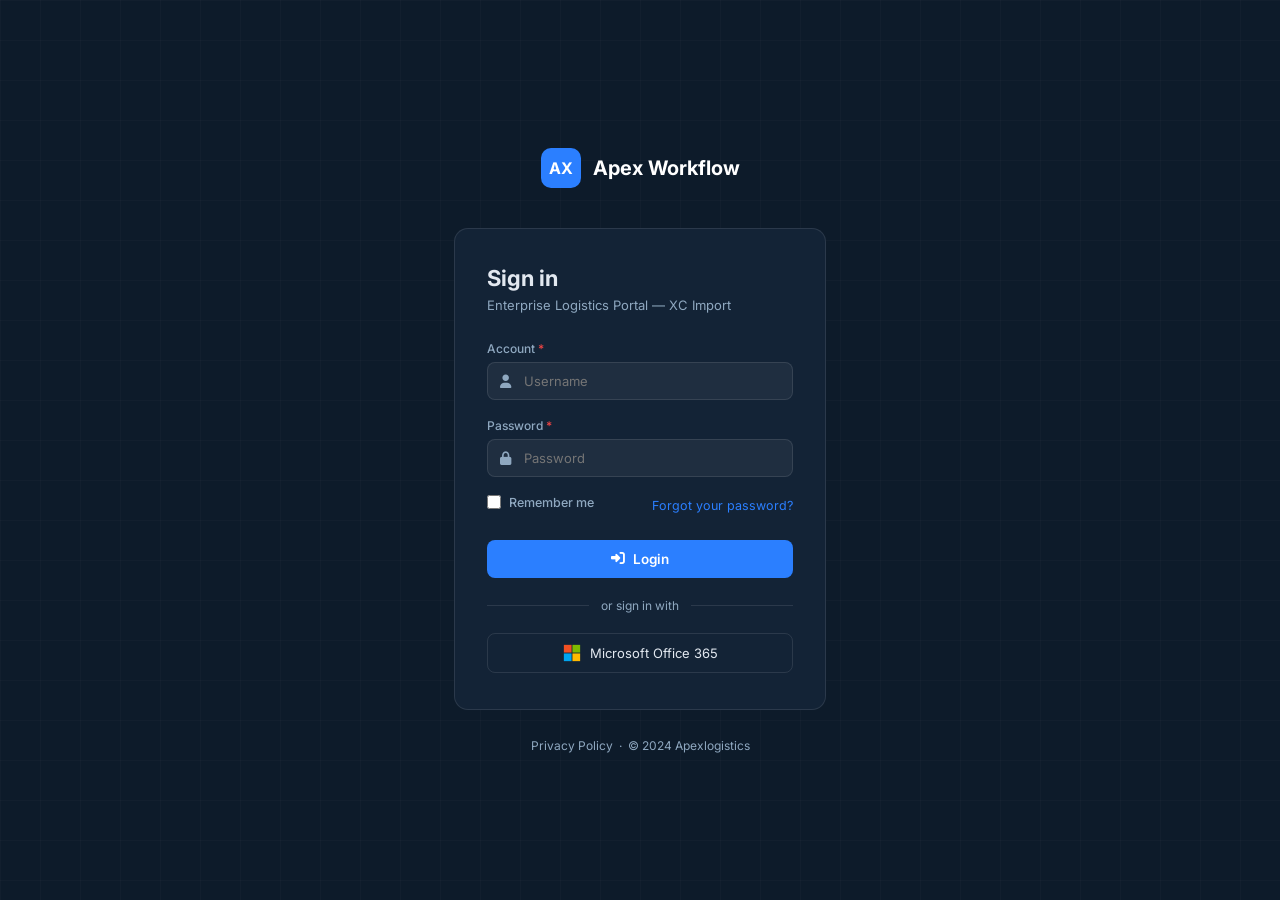
==== login.html @ 26382353 "Add unified Apex Workflow UI — login page, SPA shell with sidebar, tab bar, Import Confirm table, an" ====
<!DOCTYPE html>
<html lang="en">
<head>
  <meta charset="utf-8">
  <meta name="viewport" content="width=device-width, initial-scale=1.0">
  <title>Apex Workflow — Sign In</title>
  <link href="https://fonts.googleapis.com/css2?family=Inter:wght@300;400;500;600;700&display=swap" rel="stylesheet">
  <link rel="stylesheet" href="https://cdnjs.cloudflare.com/ajax/libs/font-awesome/6.5.0/css/all.min.css">
  <style>
    *, *::before, *::after { box-sizing: border-box; margin: 0; padding: 0; }
    :root {
      --accent: #2B7FFF;
      --accent-dim: rgba(43,127,255,0.12);
      --bg: #0D1B2A;
      --bg-card: #132336;
      --border: rgba(255,255,255,0.1);
      --text: #E2E8F0;
      --text-muted: #8FA8C0;
      --danger: #EF4444;
      --font: 'Inter', system-ui, sans-serif;
    }
    html, body { height: 100%; font-family: var(--font); background: var(--bg); color: var(--text); }
    body {
      display: flex; align-items: center; justify-content: center;
      min-height: 100vh;
      background-image:
        linear-gradient(rgba(255,255,255,0.02) 1px, transparent 1px),
        linear-gradient(90deg, rgba(255,255,255,0.02) 1px, transparent 1px);
      background-size: 40px 40px;
    }
    .login-wrap {
      width: 100%; max-width: 420px; padding: 24px;
    }
    .brand {
      display: flex; align-items: center; gap: 12px;
      justify-content: center; margin-bottom: 40px;
    }
    .brand-icon {
      width: 40px; height: 40px; background: var(--accent); border-radius: 10px;
      display: flex; align-items: center; justify-content: center;
      font-size: 16px; font-weight: 700; color: #fff;
    }
    .brand-name { font-size: 20px; font-weight: 700; color: #fff; }
    .card {
      background: var(--bg-card);
      border: 1px solid var(--border);
      border-radius: 14px;
      padding: 36px 32px;
    }
    h1 { font-size: 22px; font-weight: 700; margin-bottom: 6px; }
    .subtitle { color: var(--text-muted); font-size: 13px; margin-bottom: 28px; }
    .form-group { margin-bottom: 18px; }
    label { display: block; font-size: 12px; font-weight: 500; color: var(--text-muted); margin-bottom: 6px; }
    .input-wrap { position: relative; }
    .input-wrap i { position: absolute; left: 13px; top: 50%; transform: translateY(-50%); color: var(--text-muted); font-size: 13px; }
    input[type="text"], input[type="password"] {
      width: 100%; padding: 10px 12px 10px 36px;
      background: rgba(255,255,255,0.05); border: 1px solid var(--border);
      border-radius: 8px; color: var(--text); font-family: var(--font); font-size: 13px;
      outline: none; transition: border-color 0.15s, box-shadow 0.15s;
    }
    input:focus { border-color: var(--accent); box-shadow: 0 0 0 3px rgba(43,127,255,0.2); }
    .row-check { display: flex; align-items: center; justify-content: space-between; margin-bottom: 24px; }
    .check-label { display: flex; align-items: center; gap: 8px; font-size: 12.5px; color: var(--text-muted); cursor: pointer; }
    .check-label input { width: 14px; height: 14px; accent-color: var(--accent); }
    .forgot { font-size: 12.5px; color: var(--accent); text-decoration: none; }
    .forgot:hover { text-decoration: underline; }
    .btn-primary {
      width: 100%; padding: 11px; background: var(--accent); color: #fff; border: none;
      border-radius: 8px; font-family: var(--font); font-size: 13.5px; font-weight: 600;
      cursor: pointer; display: flex; align-items: center; justify-content: center; gap: 8px;
      transition: background 0.15s, box-shadow 0.15s;
    }
    .btn-primary:hover { background: #1a6fe8; box-shadow: 0 4px 16px rgba(43,127,255,0.35); }
    .divider { display: flex; align-items: center; gap: 12px; margin: 20px 0; }
    .divider span { font-size: 12px; color: var(--text-muted); white-space: nowrap; }
    .divider::before, .divider::after { content: ''; flex: 1; height: 1px; background: var(--border); }
    .btn-office {
      width: 100%; padding: 10px; background: none; border: 1px solid var(--border);
      border-radius: 8px; color: var(--text); font-family: var(--font); font-size: 13px;
      cursor: pointer; display: flex; align-items: center; justify-content: center; gap: 9px;
      transition: background 0.15s, border-color 0.15s;
    }
    .btn-office:hover { background: rgba(255,255,255,0.05); border-color: rgba(255,255,255,0.2); }
    .office-icon { width: 18px; height: 18px; display: flex; align-items: center; justify-content: center; }
    .footer-text { text-align: center; margin-top: 28px; font-size: 12px; color: var(--text-muted); }
    .error-msg { color: var(--danger); font-size: 12px; margin-top: -10px; margin-bottom: 12px; display: none; }
  </style>
</head>
<body>
  <div class="login-wrap">
    <div class="brand">
      <div class="brand-icon">AX</div>
      <span class="brand-name">Apex Workflow</span>
    </div>
    <div class="card">
      <h1>Sign in</h1>
      <p class="subtitle">Enterprise Logistics Portal — XC Import</p>

      <form id="loginForm" onsubmit="doLogin(event)">
        <div class="form-group">
          <label for="username">Account <span style="color:#EF4444">*</span></label>
          <div class="input-wrap">
            <i class="fa fa-user"></i>
            <input type="text" id="username" placeholder="Username" autocomplete="username" required>
          </div>
        </div>
        <div class="form-group">
          <label for="password">Password <span style="color:#EF4444">*</span></label>
          <div class="input-wrap">
            <i class="fa fa-lock"></i>
            <input type="password" id="password" placeholder="Password" autocomplete="current-password" required>
          </div>
        </div>
        <div id="errorMsg" class="error-msg">Invalid credentials. Please try again.</div>
        <div class="row-check">
          <label class="check-label">
            <input type="checkbox" id="rememberMe"> Remember me
          </label>
          <a href="#" class="forgot">Forgot your password?</a>
        </div>
        <button type="submit" class="btn-primary">
          <i class="fa fa-right-to-bracket"></i> Login
        </button>
      </form>

      <div class="divider"><span>or sign in with</span></div>
      <button class="btn-office" onclick="window.location='index.html'">
        <svg class="office-icon" viewBox="0 0 21 21" xmlns="http://www.w3.org/2000/svg">
          <rect x="1" y="1" width="9" height="9" fill="#f25022"/><rect x="11" y="1" width="9" height="9" fill="#7fba00"/>
          <rect x="1" y="11" width="9" height="9" fill="#00a4ef"/><rect x="11" y="11" width="9" height="9" fill="#ffb900"/>
        </svg>
        Microsoft Office 365
      </button>
    </div>
    <p class="footer-text">Privacy Policy &nbsp;·&nbsp; © 2024 Apexlogistics</p>
  </div>

  <script>
    function doLogin(e) {
      e.preventDefault();
      const u = document.getElementById('username').value.trim();
      const p = document.getElementById('password').value;
      if (u && p) {
        window.location.href = 'index.html';
      } else {
        document.getElementById('errorMsg').style.display = 'block';
      }
    }
  </script>
</body>
</html>
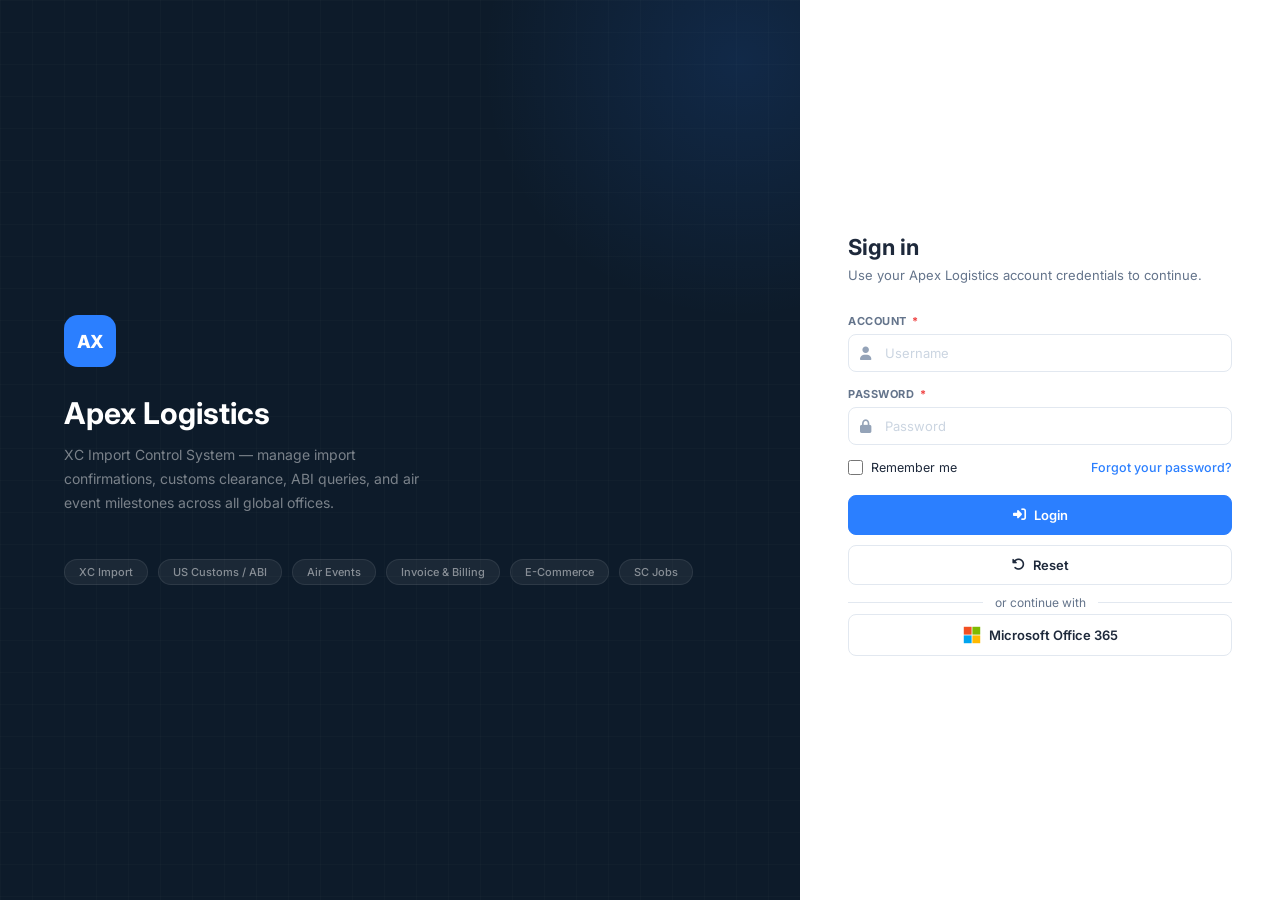
==== commit 7a5ed572: "Full rebuild from canonical New DOM Structure source - login.html: all 5 form fields, Login/Reset/Of" ====
--- a/login.html
+++ b/login.html
@@ -1,152 +1,645 @@
 <!DOCTYPE html>
 <html lang="en">
 <head>
-  <meta charset="utf-8">
-  <meta name="viewport" content="width=device-width, initial-scale=1.0">
-  <title>Apex Workflow — Sign In</title>
-  <link href="https://fonts.googleapis.com/css2?family=Inter:wght@300;400;500;600;700&display=swap" rel="stylesheet">
-  <link rel="stylesheet" href="https://cdnjs.cloudflare.com/ajax/libs/font-awesome/6.5.0/css/all.min.css">
-  <style>
-    *, *::before, *::after { box-sizing: border-box; margin: 0; padding: 0; }
-    :root {
-      --accent: #2B7FFF;
-      --accent-dim: rgba(43,127,255,0.12);
-      --bg: #0D1B2A;
-      --bg-card: #132336;
-      --border: rgba(255,255,255,0.1);
-      --text: #E2E8F0;
-      --text-muted: #8FA8C0;
-      --danger: #EF4444;
-      --font: 'Inter', system-ui, sans-serif;
-    }
-    html, body { height: 100%; font-family: var(--font); background: var(--bg); color: var(--text); }
-    body {
-      display: flex; align-items: center; justify-content: center;
-      min-height: 100vh;
-      background-image:
-        linear-gradient(rgba(255,255,255,0.02) 1px, transparent 1px),
-        linear-gradient(90deg, rgba(255,255,255,0.02) 1px, transparent 1px);
-      background-size: 40px 40px;
-    }
-    .login-wrap {
-      width: 100%; max-width: 420px; padding: 24px;
-    }
-    .brand {
-      display: flex; align-items: center; gap: 12px;
-      justify-content: center; margin-bottom: 40px;
-    }
-    .brand-icon {
-      width: 40px; height: 40px; background: var(--accent); border-radius: 10px;
-      display: flex; align-items: center; justify-content: center;
-      font-size: 16px; font-weight: 700; color: #fff;
-    }
-    .brand-name { font-size: 20px; font-weight: 700; color: #fff; }
-    .card {
-      background: var(--bg-card);
-      border: 1px solid var(--border);
-      border-radius: 14px;
-      padding: 36px 32px;
-    }
-    h1 { font-size: 22px; font-weight: 700; margin-bottom: 6px; }
-    .subtitle { color: var(--text-muted); font-size: 13px; margin-bottom: 28px; }
-    .form-group { margin-bottom: 18px; }
-    label { display: block; font-size: 12px; font-weight: 500; color: var(--text-muted); margin-bottom: 6px; }
-    .input-wrap { position: relative; }
-    .input-wrap i { position: absolute; left: 13px; top: 50%; transform: translateY(-50%); color: var(--text-muted); font-size: 13px; }
-    input[type="text"], input[type="password"] {
-      width: 100%; padding: 10px 12px 10px 36px;
-      background: rgba(255,255,255,0.05); border: 1px solid var(--border);
-      border-radius: 8px; color: var(--text); font-family: var(--font); font-size: 13px;
-      outline: none; transition: border-color 0.15s, box-shadow 0.15s;
-    }
-    input:focus { border-color: var(--accent); box-shadow: 0 0 0 3px rgba(43,127,255,0.2); }
-    .row-check { display: flex; align-items: center; justify-content: space-between; margin-bottom: 24px; }
-    .check-label { display: flex; align-items: center; gap: 8px; font-size: 12.5px; color: var(--text-muted); cursor: pointer; }
-    .check-label input { width: 14px; height: 14px; accent-color: var(--accent); }
-    .forgot { font-size: 12.5px; color: var(--accent); text-decoration: none; }
-    .forgot:hover { text-decoration: underline; }
-    .btn-primary {
-      width: 100%; padding: 11px; background: var(--accent); color: #fff; border: none;
-      border-radius: 8px; font-family: var(--font); font-size: 13.5px; font-weight: 600;
-      cursor: pointer; display: flex; align-items: center; justify-content: center; gap: 8px;
-      transition: background 0.15s, box-shadow 0.15s;
-    }
-    .btn-primary:hover { background: #1a6fe8; box-shadow: 0 4px 16px rgba(43,127,255,0.35); }
-    .divider { display: flex; align-items: center; gap: 12px; margin: 20px 0; }
-    .divider span { font-size: 12px; color: var(--text-muted); white-space: nowrap; }
-    .divider::before, .divider::after { content: ''; flex: 1; height: 1px; background: var(--border); }
-    .btn-office {
-      width: 100%; padding: 10px; background: none; border: 1px solid var(--border);
-      border-radius: 8px; color: var(--text); font-family: var(--font); font-size: 13px;
-      cursor: pointer; display: flex; align-items: center; justify-content: center; gap: 9px;
-      transition: background 0.15s, border-color 0.15s;
-    }
-    .btn-office:hover { background: rgba(255,255,255,0.05); border-color: rgba(255,255,255,0.2); }
-    .office-icon { width: 18px; height: 18px; display: flex; align-items: center; justify-content: center; }
-    .footer-text { text-align: center; margin-top: 28px; font-size: 12px; color: var(--text-muted); }
-    .error-msg { color: var(--danger); font-size: 12px; margin-top: -10px; margin-bottom: 12px; display: none; }
-  </style>
+<meta charset="utf-8">
+<meta name="viewport" content="width=device-width, initial-scale=1.0">
+<title>Apex Logistics — Sign In</title>
+<link href="https://fonts.googleapis.com/css2?family=Inter:wght@300;400;500;600;700&display=swap" rel="stylesheet">
+<link rel="stylesheet" href="https://cdnjs.cloudflare.com/ajax/libs/font-awesome/6.5.0/css/all.min.css">
+<style>
+*,*::before,*::after{box-sizing:border-box;margin:0;padding:0}
+:root{
+  --navy:#0D1B2A;--accent:#2B7FFF;--accent-dim:rgba(43,127,255,.12);
+  --bg:#F0F4F8;--white:#fff;--text:#1E293B;--muted:#64748B;
+  --border:#E2E8F0;--danger:#EF4444;--success:#10B981;
+  --font:'Inter',system-ui,sans-serif;
+}
+html,body{height:100%;font-family:var(--font);background:var(--navy);color:var(--text);font-size:13px}
+
+.login-wrapper{min-height:100vh;display:flex}
+
+.login-brand{
+  flex:1;background:var(--navy);
+  background-image:linear-gradient(rgba(255,255,255,.015) 1px,transparent 1px),
+    linear-gradient(90deg,rgba(255,255,255,.015) 1px,transparent 1px);
+  background-size:32px 32px;
+  display:flex;flex-direction:column;justify-content:center;
+  padding:64px;position:relative;overflow:hidden;
+}
+.login-brand::after{
+  content:'';position:absolute;top:-200px;right:-200px;
+  width:520px;height:520px;
+  background:radial-gradient(circle,rgba(43,127,255,.14) 0%,transparent 70%);
+  pointer-events:none;
+}
+.brand-logo{
+  width:52px;height:52px;background:var(--accent);border-radius:14px;
+  display:flex;align-items:center;justify-content:center;
+  font-size:18px;font-weight:800;color:#fff;margin-bottom:28px;letter-spacing:-1px;
+}
+.brand-name{font-size:30px;font-weight:700;color:#fff;margin-bottom:12px}
+.brand-tagline{font-size:14px;color:rgba(255,255,255,.45);line-height:1.7;max-width:380px}
+.brand-badges{display:flex;gap:10px;margin-top:44px;flex-wrap:wrap}
+.brand-badge{
+  padding:5px 14px;background:rgba(255,255,255,.06);
+  border:1px solid rgba(255,255,255,.08);border-radius:20px;
+  font-size:11px;color:rgba(255,255,255,.48);font-weight:500;
+}
+
+.login-panel{
+  width:480px;min-width:480px;background:#fff;
+  display:flex;flex-direction:column;justify-content:center;
+  padding:56px 48px;position:relative;overflow-y:auto;
+}
+
+.form-state{display:none}
+.form-state.active{display:block}
+
+.form-heading{font-size:22px;font-weight:700;margin-bottom:6px}
+.form-sub{font-size:13px;color:var(--muted);margin-bottom:28px;line-height:1.5}
+
+.field{margin-bottom:15px}
+.field label{
+  display:block;font-size:11px;font-weight:700;
+  color:var(--muted);margin-bottom:6px;letter-spacing:.5px;text-transform:uppercase;
+}
+.field label .req{color:var(--danger);margin-left:2px}
+.input-wrap{position:relative}
+.input-wrap .icon{
+  position:absolute;left:12px;top:50%;transform:translateY(-50%);
+  color:#94A3B8;font-size:13px;pointer-events:none;
+}
+input[type="text"],input[type="password"]{
+  width:100%;padding:10px 12px 10px 36px;
+  border:1.5px solid var(--border);border-radius:8px;
+  font-family:var(--font);font-size:13px;color:var(--text);
+  background:#fff;outline:none;transition:border-color .15s,box-shadow .15s;
+}
+input[type="text"]:focus,input[type="password"]:focus{
+  border-color:var(--accent);box-shadow:0 0 0 3px var(--accent-dim);
+}
+input::placeholder{color:#CBD5E1}
+
+.check-row{display:flex;align-items:center;justify-content:space-between;margin-bottom:20px}
+.check-label{display:flex;align-items:center;gap:8px;font-size:12.5px;color:var(--text);cursor:pointer}
+.check-label input[type="checkbox"]{width:15px;height:15px;accent-color:var(--accent);cursor:pointer}
+.forgot-link{font-size:12.5px;color:var(--accent);text-decoration:none;font-weight:500}
+.forgot-link:hover{text-decoration:underline}
+
+.btn{
+  width:100%;padding:11px;border-radius:8px;
+  font-family:var(--font);font-size:13px;font-weight:600;
+  cursor:pointer;border:1.5px solid transparent;
+  display:flex;align-items:center;justify-content:center;gap:8px;
+  transition:all .12s;margin-bottom:10px;
+}
+.btn-primary{background:var(--accent);color:#fff;border-color:var(--accent)}
+.btn-primary:hover{background:#1a6fe8;border-color:#1a6fe8}
+.btn-secondary{background:#fff;color:var(--text);border-color:var(--border)}
+.btn-secondary:hover{background:var(--bg)}
+.btn-office{background:#fff;color:var(--text);border-color:var(--border)}
+.btn-office:hover{border-color:#0078D4;color:#0078D4}
+.btn-outline{background:#fff;border-color:var(--border);color:var(--text)}
+.btn-outline:hover{background:var(--bg)}
+
+.or-row{
+  display:flex;align-items:center;gap:12px;
+  margin:2px 0 4px;color:var(--muted);font-size:12px;
+}
+.or-row span{flex:1;height:1px;background:var(--border)}
+
+.form-alert{
+  display:none;align-items:center;gap:8px;
+  background:#FEF2F2;border:1px solid #FECACA;
+  border-radius:8px;padding:10px 14px;
+  font-size:12.5px;color:#B91C1C;margin-bottom:14px;
+}
+.form-alert.show{display:flex}
+.form-alert.success{background:#F0FDF4;border-color:#86EFAC;color:#166534}
+
+.pwd-strength{height:4px;background:var(--border);border-radius:2px;margin-top:6px;overflow:hidden;display:none}
+.pwd-strength-fill{height:100%;border-radius:2px;width:0;transition:width .3s,background .3s}
+
+.change-hint{
+  background:#FFFBEB;border:1px solid #FCD34D;border-radius:10px;padding:16px;margin-bottom:20px;
+}
+.change-hint p{font-size:12.5px;color:#92400E;margin-bottom:10px;line-height:1.5}
+.change-hint-actions{display:flex;gap:8px}
+.change-hint-actions .btn{width:auto;padding:6px 16px;margin:0;font-size:12px}
+
+.success-block{text-align:center;padding:24px 0;display:none}
+.success-icon{
+  width:56px;height:56px;background:#DCFCE7;border-radius:50%;
+  display:flex;align-items:center;justify-content:center;
+  font-size:22px;color:var(--success);margin:0 auto 16px;
+}
+.success-block h3{font-size:16px;font-weight:700;margin-bottom:6px}
+
+/* MODALS */
+.modal-overlay{
+  position:fixed;inset:0;background:rgba(0,0,0,.48);
+  display:none;align-items:center;justify-content:center;z-index:1000;
+}
+.modal-overlay.open{display:flex}
+.modal{
+  background:#fff;border-radius:14px;box-shadow:0 24px 64px rgba(0,0,0,.22);
+  width:100%;max-width:520px;max-height:90vh;
+  display:flex;flex-direction:column;overflow:hidden;
+}
+.modal.narrow{max-width:420px}
+.modal-header{
+  display:flex;align-items:center;justify-content:space-between;
+  padding:18px 24px;border-bottom:1px solid var(--border);
+}
+.modal-title{font-size:15px;font-weight:700}
+.modal-close{
+  width:28px;height:28px;border:none;background:none;cursor:pointer;
+  border-radius:6px;color:var(--muted);font-size:14px;
+  display:flex;align-items:center;justify-content:center;transition:background .1s;
+}
+.modal-close:hover{background:var(--bg);color:var(--text)}
+.modal-body{padding:24px;overflow-y:auto;flex:1}
+.modal-footer{
+  padding:14px 24px;border-top:1px solid var(--border);
+  display:flex;gap:10px;justify-content:flex-end;
+}
+.modal-footer .btn{width:auto;padding:8px 22px;margin:0}
+
+.office-nav-tabs{display:flex;border-bottom:1px solid var(--border);margin-bottom:16px}
+.office-nav-tab{
+  padding:8px 18px;font-size:12.5px;font-weight:500;color:var(--muted);
+  cursor:pointer;border-bottom:2px solid transparent;transition:color .12s;
+}
+.office-nav-tab.active{color:var(--accent);border-bottom-color:var(--accent)}
+.selected-card{
+  background:var(--bg);border-radius:10px;padding:14px 16px;
+  display:flex;align-items:center;gap:20px;margin-bottom:16px;
+  border:1px solid var(--border);
+}
+.selected-card .lbl{font-size:11px;color:var(--muted);margin-bottom:3px;font-weight:600;text-transform:uppercase;letter-spacing:.3px}
+.selected-card .val{font-size:13.5px;font-weight:700}
+.office-tag{
+  font-size:10px;background:var(--accent-dim);color:var(--accent);
+  padding:2px 10px;border-radius:10px;font-weight:700;margin-left:auto;white-space:nowrap;
+}
+.office-options{display:grid;grid-template-columns:1fr 1fr;gap:8px}
+.office-option{
+  padding:10px 14px;border:1.5px solid var(--border);border-radius:8px;
+  cursor:pointer;font-size:12.5px;font-weight:500;transition:all .12s;
+}
+.office-option:hover{border-color:var(--accent);color:var(--accent);background:var(--accent-dim)}
+.office-option.sel{border-color:var(--accent);color:var(--accent);background:var(--accent-dim)}
+
+.lock-icon-wrap{
+  width:56px;height:56px;background:#FEE2E2;border-radius:50%;
+  display:flex;align-items:center;justify-content:center;
+  font-size:22px;color:var(--danger);margin:0 auto 18px;
+}
+.email-icon-wrap{
+  width:56px;height:56px;background:var(--accent-dim);border-radius:50%;
+  display:flex;align-items:center;justify-content:center;
+  font-size:22px;color:var(--accent);margin:0 auto 18px;
+}
+.code-inputs{display:flex;gap:8px;justify-content:center;margin:20px 0}
+.code-inputs input{
+  width:48px;padding:10px 0;text-align:center;
+  font-size:18px;font-weight:700;
+  border:1.5px solid var(--border);border-radius:8px;outline:none;
+}
+.code-inputs input:focus{border-color:var(--accent);box-shadow:0 0 0 3px var(--accent-dim)}
+
+@media(max-width:860px){
+  .login-brand{display:none}
+  .login-panel{width:100%;min-width:0}
+}
+</style>
 </head>
 <body>
-  <div class="login-wrap">
-    <div class="brand">
-      <div class="brand-icon">AX</div>
-      <span class="brand-name">Apex Workflow</span>
-    </div>
-    <div class="card">
-      <h1>Sign in</h1>
-      <p class="subtitle">Enterprise Logistics Portal — XC Import</p>
-
-      <form id="loginForm" onsubmit="doLogin(event)">
-        <div class="form-group">
-          <label for="username">Account <span style="color:#EF4444">*</span></label>
+
+<div class="login-wrapper">
+
+  <!-- Left branding -->
+  <div class="login-brand">
+    <div class="brand-logo">AX</div>
+    <div class="brand-name">Apex Logistics</div>
+    <div class="brand-tagline">
+      XC Import Control System — manage import confirmations, customs clearance,
+      ABI queries, and air event milestones across all global offices.
+    </div>
+    <div class="brand-badges">
+      <div class="brand-badge">XC Import</div>
+      <div class="brand-badge">US Customs / ABI</div>
+      <div class="brand-badge">Air Events</div>
+      <div class="brand-badge">Invoice &amp; Billing</div>
+      <div class="brand-badge">E-Commerce</div>
+      <div class="brand-badge">SC Jobs</div>
+    </div>
+  </div>
+
+  <!-- Right form panel -->
+  <div class="login-panel">
+
+    <!-- STATE: Sign In -->
+    <div class="form-state active" id="state-signin">
+      <div class="form-heading">Sign in</div>
+      <div class="form-sub">Use your Apex Logistics account credentials to continue.</div>
+
+      <div class="form-alert" id="signinAlert">
+        <i class="fa fa-circle-exclamation"></i>
+        <span id="signinAlertMsg">Invalid username or password.</span>
+      </div>
+
+      <form id="loginForm" onsubmit="handleLogin(event)" autocomplete="off">
+        <input type="hidden" id="isCaptcha" name="isCaptcha" value="0">
+        <input type="hidden" id="redirectUrl" name="redirectUrl" value="http://www.apexworkflow.com/">
+
+        <div class="field">
+          <label>Account <span class="req">*</span></label>
           <div class="input-wrap">
-            <i class="fa fa-user"></i>
-            <input type="text" id="username" placeholder="Username" autocomplete="username" required>
+            <i class="icon fa fa-user"></i>
+            <input type="text" id="username" name="userName" placeholder="Username" maxlength="50">
           </div>
         </div>
-        <div class="form-group">
-          <label for="password">Password <span style="color:#EF4444">*</span></label>
+
+        <div class="field">
+          <label>Password <span class="req">*</span></label>
           <div class="input-wrap">
-            <i class="fa fa-lock"></i>
-            <input type="password" id="password" placeholder="Password" autocomplete="current-password" required>
+            <i class="icon fa fa-lock"></i>
+            <input type="password" id="password" name="password" placeholder="Password" maxlength="50">
           </div>
         </div>
-        <div id="errorMsg" class="error-msg">Invalid credentials. Please try again.</div>
-        <div class="row-check">
+
+        <div class="check-row">
           <label class="check-label">
-            <input type="checkbox" id="rememberMe"> Remember me
+            <input type="checkbox" id="rememberMe" name="rememberMe">
+            Remember me
           </label>
-          <a href="#" class="forgot">Forgot your password?</a>
-        </div>
-        <button type="submit" class="btn-primary">
+          <a href="#" class="forgot-link" onclick="openModal('modal-forgot');return false;">Forgot your password?</a>
+        </div>
+
+        <!--
+          SSO_IFRAMES PLACEHOLDER
+          In production, 65 hidden cross-domain SSO iframes are injected here after successful
+          authentication. Each iframe broadcasts the session token to an Apex sub-system
+          (xcimport, xcairfreight, xcbilling, xcops, xcfhl, xcreport, etc.).
+          Omitted in this static build — replace with server-side token broadcast in production.
+        -->
+
+        <button type="submit" class="btn btn-primary">
           <i class="fa fa-right-to-bracket"></i> Login
         </button>
+        <button type="reset" class="btn btn-secondary" onclick="clearAlert()">
+          <i class="fa fa-rotate-left"></i> Reset
+        </button>
+
+        <div class="or-row"><span></span> or continue with <span></span></div>
+
+        <button type="button" class="btn btn-office" onclick="handleSSO()">
+          <svg width="18" height="18" viewBox="0 0 23 23" fill="none">
+            <path d="M1 1h10v10H1z" fill="#F25022"/>
+            <path d="M12 1h10v10H12z" fill="#7FBA00"/>
+            <path d="M1 12h10v10H1z" fill="#00A4EF"/>
+            <path d="M12 12h10v10H12z" fill="#FFB900"/>
+          </svg>
+          Microsoft Office 365
+        </button>
       </form>
-
-      <div class="divider"><span>or sign in with</span></div>
-      <button class="btn-office" onclick="window.location='index.html'">
-        <svg class="office-icon" viewBox="0 0 21 21" xmlns="http://www.w3.org/2000/svg">
-          <rect x="1" y="1" width="9" height="9" fill="#f25022"/><rect x="11" y="1" width="9" height="9" fill="#7fba00"/>
-          <rect x="1" y="11" width="9" height="9" fill="#00a4ef"/><rect x="11" y="11" width="9" height="9" fill="#ffb900"/>
-        </svg>
-        Microsoft Office 365
+    </div>
+
+    <!-- STATE: Change Password -->
+    <div class="form-state" id="state-changepwd">
+      <div class="change-hint" id="changePwdHint">
+        <p id="changePwdHintMsg">Your password will expire in 3 days. We recommend changing it now.</p>
+        <div class="change-hint-actions">
+          <button class="btn btn-primary" onclick="showChangePwdForm()">Change Password Now</button>
+          <button class="btn btn-secondary" onclick="window.location.href='index.html'">Skip for Now</button>
+        </div>
+      </div>
+
+      <div id="changePwdFormWrap" style="display:none">
+        <div class="form-heading">Change Password</div>
+        <div class="form-sub">Choose a strong new password for your account.</div>
+
+        <div class="form-alert" id="changePwdAlert"></div>
+
+        <form id="changePasswordForm" onsubmit="handleChangePassword(event)">
+          <div class="field">
+            <div class="input-wrap">
+              <i class="icon fa fa-lock"></i>
+              <input type="password" id="oldPassword" name="oriPassword" placeholder="Old Password" maxlength="50">
+            </div>
+          </div>
+          <div class="field">
+            <div class="input-wrap">
+              <i class="icon fa fa-lock"></i>
+              <input type="password" id="newPassword" name="newPassword" placeholder="New Password" maxlength="50"
+                oninput="checkPwdStrength(this.value)">
+            </div>
+            <div class="pwd-strength" id="pwdStrengthBar">
+              <div class="pwd-strength-fill" id="pwdStrengthFill"></div>
+            </div>
+          </div>
+          <div class="field">
+            <div class="input-wrap">
+              <i class="icon fa fa-lock"></i>
+              <input type="password" id="newPasswordConfirm" placeholder="New Password Confirm" maxlength="50">
+            </div>
+          </div>
+
+          <button type="submit" class="btn btn-primary"><i class="fa fa-floppy-disk"></i> Change</button>
+          <button type="button" class="btn btn-secondary" onclick="showState('state-signin')">
+            <i class="fa fa-arrow-left"></i> Back
+          </button>
+        </form>
+
+        <div class="success-block" id="changePwdSuccess">
+          <div class="success-icon"><i class="fa fa-check"></i></div>
+          <h3>Password changed successfully!</h3>
+          <p style="font-size:12.5px;color:var(--muted);margin-top:4px">
+            Redirecting to login in <span id="timer">5</span>s...
+          </p>
+        </div>
+      </div>
+    </div>
+
+  </div>
+</div>
+
+
+<!-- MODAL: Selected System & Office -->
+<div class="modal-overlay" id="modal-office">
+  <div class="modal">
+    <div class="modal-header">
+      <div class="modal-title">Selected System &amp; Office</div>
+      <button class="modal-close" onclick="closeModal('modal-office')"><i class="fa fa-xmark"></i></button>
+    </div>
+    <div class="modal-body">
+      <div class="selected-card">
+        <div>
+          <div class="lbl">System</div>
+          <div class="val" id="selSystem">XC Import</div>
+        </div>
+        <div>
+          <div class="lbl">Office</div>
+          <div class="val" id="selOffice">APEX-SFO</div>
+        </div>
+        <div class="office-tag">Last Selected</div>
+      </div>
+      <div class="office-nav-tabs">
+        <div class="office-nav-tab active" onclick="switchOfficeTab(this,'US')">US Offices</div>
+        <div class="office-nav-tab" onclick="switchOfficeTab(this,'ASIA')">Asia Pacific</div>
+        <div class="office-nav-tab" onclick="switchOfficeTab(this,'EUR')">Europe</div>
+        <div class="office-nav-tab" onclick="switchOfficeTab(this,'OTHER')">Other</div>
+      </div>
+      <div id="officeOptions" class="office-options">
+        <div class="office-option sel" onclick="selectOffice(this,'APEX-SFO')">APEX-SFO</div>
+        <div class="office-option" onclick="selectOffice(this,'APEX-LAX')">APEX-LAX</div>
+        <div class="office-option" onclick="selectOffice(this,'APEX-JFK')">APEX-JFK</div>
+        <div class="office-option" onclick="selectOffice(this,'APEX-ORD')">APEX-ORD</div>
+        <div class="office-option" onclick="selectOffice(this,'APEX-MIA')">APEX-MIA</div>
+        <div class="office-option" onclick="selectOffice(this,'APEX-DFW')">APEX-DFW</div>
+        <div class="office-option" onclick="selectOffice(this,'APEX-SEA')">APEX-SEA</div>
+        <div class="office-option" onclick="selectOffice(this,'APEX-YYZ')">APEX-YYZ</div>
+      </div>
+    </div>
+    <div class="modal-footer">
+      <button class="btn btn-outline" onclick="closeModal('modal-office')">Cancel</button>
+      <button class="btn btn-primary" onclick="confirmOffice()">Confirm &amp; Continue</button>
+    </div>
+  </div>
+</div>
+
+<!-- MODAL: Account Locked -->
+<div class="modal-overlay" id="modal-locked">
+  <div class="modal" style="max-width:400px">
+    <div class="modal-body" style="padding:36px 24px;text-align:center">
+      <div class="lock-icon-wrap"><i class="fa fa-lock"></i></div>
+      <h3 style="font-size:17px;font-weight:700;margin-bottom:10px">Account Locked</h3>
+      <p style="font-size:13px;color:var(--muted);line-height:1.7;margin-bottom:24px">
+        Your account has been locked due to multiple failed login attempts.<br>
+        Please reset your password or contact IT Support to unlock.
+      </p>
+      <div style="display:flex;gap:10px;justify-content:center">
+        <button class="btn btn-primary" style="width:auto;padding:9px 22px;margin:0"
+          onclick="closeModal('modal-locked');openModal('modal-forgot')">
+          <i class="fa fa-key"></i> Reset Password
+        </button>
+        <button class="btn btn-outline" style="width:auto;padding:9px 22px;margin:0"
+          onclick="closeModal('modal-locked')">Cancel</button>
+      </div>
+    </div>
+  </div>
+</div>
+
+<!-- MODAL: Reset Password -->
+<div class="modal-overlay" id="modal-forgot">
+  <div class="modal narrow">
+    <div class="modal-header">
+      <div class="modal-title">Reset Password</div>
+      <button class="modal-close" onclick="closeModal('modal-forgot')"><i class="fa fa-xmark"></i></button>
+    </div>
+    <div class="modal-body">
+      <p style="font-size:12.5px;color:var(--muted);margin-bottom:18px;line-height:1.6">
+        Enter your account username and registered email. A verification code will be sent to reset your password.
+      </p>
+      <div class="form-alert" id="resetAlert"></div>
+      <div class="field">
+        <label>Account</label>
+        <div class="input-wrap">
+          <i class="icon fa fa-user"></i>
+          <input type="text" id="resetUsername" placeholder="Username">
+        </div>
+      </div>
+      <div class="field">
+        <label>Email Address</label>
+        <div class="input-wrap">
+          <i class="icon fa fa-envelope"></i>
+          <input type="text" id="resetEmail" placeholder="Registered email">
+        </div>
+      </div>
+    </div>
+    <div class="modal-footer">
+      <button class="btn btn-outline" onclick="closeModal('modal-forgot')">Cancel</button>
+      <button class="btn btn-primary" onclick="handleReset()">
+        <i class="fa fa-paper-plane"></i> Send Verification Email
       </button>
     </div>
-    <p class="footer-text">Privacy Policy &nbsp;·&nbsp; © 2024 Apexlogistics</p>
   </div>
-
-  <script>
-    function doLogin(e) {
-      e.preventDefault();
-      const u = document.getElementById('username').value.trim();
-      const p = document.getElementById('password').value;
-      if (u && p) {
-        window.location.href = 'index.html';
-      } else {
-        document.getElementById('errorMsg').style.display = 'block';
-      }
-    }
-  </script>
+</div>
+
+<!-- MODAL: E-mail Verification -->
+<div class="modal-overlay" id="modal-verify">
+  <div class="modal narrow">
+    <div class="modal-header">
+      <div class="modal-title">E-mail Verification</div>
+      <button class="modal-close" onclick="closeModal('modal-verify')"><i class="fa fa-xmark"></i></button>
+    </div>
+    <div class="modal-body" style="text-align:center">
+      <div class="email-icon-wrap"><i class="fa fa-envelope-open-text"></i></div>
+      <h3 style="font-size:15px;font-weight:700;margin-bottom:8px">Check your email</h3>
+      <p style="font-size:12.5px;color:var(--muted);line-height:1.6;margin-bottom:4px">
+        We sent a 6-digit verification code to your registered email address. The code expires in 10 minutes.
+      </p>
+      <div class="code-inputs" id="codeInputs">
+        <input type="text" maxlength="1" oninput="autoTab(this,0)">
+        <input type="text" maxlength="1" oninput="autoTab(this,1)">
+        <input type="text" maxlength="1" oninput="autoTab(this,2)">
+        <input type="text" maxlength="1" oninput="autoTab(this,3)">
+        <input type="text" maxlength="1" oninput="autoTab(this,4)">
+        <input type="text" maxlength="1" oninput="autoTab(this,5)">
+      </div>
+      <div style="font-size:12px;color:var(--muted)">
+        Didn't receive it? <a href="#" style="color:var(--accent);font-weight:500" onclick="return false">Resend code</a>
+      </div>
+      <div class="form-alert" id="verifyAlert" style="margin-top:12px;text-align:left"></div>
+    </div>
+    <div class="modal-footer">
+      <button class="btn btn-outline" onclick="closeModal('modal-verify')">Cancel</button>
+      <button class="btn btn-primary" onclick="handleVerify()">
+        <i class="fa fa-check"></i> Verify &amp; Continue
+      </button>
+    </div>
+  </div>
+</div>
+
+
+<script>
+// State
+function showState(id){
+  document.querySelectorAll('.form-state').forEach(s=>s.classList.remove('active'));
+  document.getElementById(id).classList.add('active');
+}
+function showChangePwdForm(){
+  document.getElementById('changePwdHint').style.display='none';
+  document.getElementById('changePwdFormWrap').style.display='block';
+}
+
+// Modals
+function openModal(id){document.getElementById(id).classList.add('open')}
+function closeModal(id){document.getElementById(id).classList.remove('open')}
+document.querySelectorAll('.modal-overlay').forEach(el=>
+  el.addEventListener('click',e=>{if(e.target===el)el.classList.remove('open')})
+);
+
+// Alert helpers
+function showAlert(id,msg,type){
+  const el=document.getElementById(id);
+  if(!el)return;
+  el.className='form-alert show'+(type==='success'?' success':'');
+  el.innerHTML=(type==='success'
+    ?'<i class="fa fa-check-circle"></i> '
+    :'<i class="fa fa-circle-exclamation"></i> ')+msg;
+}
+function clearAlert(){
+  const el=document.getElementById('signinAlert');
+  if(el)el.className='form-alert';
+}
+
+// Login
+function handleLogin(e){
+  e.preventDefault();
+  const u=document.getElementById('username').value.trim();
+  const p=document.getElementById('password').value;
+  clearAlert();
+  if(!u||!p){showAlert('signinAlert','Please enter both username and password.');return}
+  if(u.toLowerCase()==='locked'){openModal('modal-locked');return}
+  if(u.toLowerCase()==='expire'){showState('state-changepwd');return}
+  window.location.href='index.html';
+}
+function handleSSO(){
+  alert('Microsoft Office 365 SSO\n\nIn production this redirects to Azure Active Directory via SAML 2.0 / OAuth 2.0 for authentication.');
+}
+
+// Office modal
+const OFFICE_DATA={
+  US:['APEX-SFO','APEX-LAX','APEX-JFK','APEX-ORD','APEX-MIA','APEX-DFW','APEX-SEA','APEX-YYZ','APEX-LCK','APEX-ELP','APEX-LRD'],
+  ASIA:['APEX-HKG','APEX-TPE','APEX-ICN','APEX-SZX','APEX-PVG','APEX-CAN','APEX-BKK','APEX-SGP','APEX-MEL','APEX-XMN','APEX-NIN','APEX-CGO'],
+  EUR:['APEX-NETHERLANDS','APEX-GERMANY','APEX-BELGIUM','OSL-Bjorn Total','MXP-Sebi Group','LHR-Uniserve'],
+  OTHER:['APEX-MEX','APEX-Vietnam','APEX-IDN','APEX-MAA','SINPEX-HCM','APEX-SGMY']
+};
+let selOfficeVal='APEX-SFO';
+
+function switchOfficeTab(el,region){
+  document.querySelectorAll('.office-nav-tab').forEach(t=>t.classList.remove('active'));
+  el.classList.add('active');
+  const c=document.getElementById('officeOptions');
+  c.innerHTML='';
+  (OFFICE_DATA[region]||[]).forEach(o=>{
+    const d=document.createElement('div');
+    d.className='office-option'+(o===selOfficeVal?' sel':'');
+    d.textContent=o;
+    d.onclick=function(){selectOffice(this,o)};
+    c.appendChild(d);
+  });
+}
+function selectOffice(el,name){
+  document.querySelectorAll('.office-option').forEach(o=>o.classList.remove('sel'));
+  el.classList.add('sel');
+  selOfficeVal=name;
+  document.getElementById('selOffice').textContent=name;
+}
+function confirmOffice(){
+  closeModal('modal-office');
+  window.location.href='index.html';
+}
+
+// Change password
+function checkPwdStrength(v){
+  const bar=document.getElementById('pwdStrengthBar');
+  const fill=document.getElementById('pwdStrengthFill');
+  bar.style.display='block';
+  let score=0;
+  if(v.length>=8)score++;
+  if(/[A-Z]/.test(v))score++;
+  if(/[0-9]/.test(v))score++;
+  if(/[^a-zA-Z0-9]/.test(v))score++;
+  fill.style.width=(score*25)+'%';
+  fill.style.background=['','#EF4444','#F97316','#EAB308','#10B981'][score]||'#E2E8F0';
+}
+function handleChangePassword(e){
+  e.preventDefault();
+  const old=document.getElementById('oldPassword').value;
+  const n=document.getElementById('newPassword').value;
+  const nc=document.getElementById('newPasswordConfirm').value;
+  if(!old||!n||!nc){showAlert('changePwdAlert','All fields are required.');return}
+  if(n!==nc){showAlert('changePwdAlert','New passwords do not match.');return}
+  if(n.length<8){showAlert('changePwdAlert','New password must be at least 8 characters.');return}
+  document.getElementById('changePasswordForm').style.display='none';
+  const s=document.getElementById('changePwdSuccess');
+  s.style.display='block';
+  let t=5;
+  const timer=document.getElementById('timer');
+  const iv=setInterval(()=>{
+    timer.textContent=--t;
+    if(t<=0){clearInterval(iv);showState('state-signin')}
+  },1000);
+}
+
+// Reset password
+function handleReset(){
+  const u=document.getElementById('resetUsername').value.trim();
+  const em=document.getElementById('resetEmail').value.trim();
+  if(!u||!em){showAlert('resetAlert','Please fill in all fields.');return}
+  closeModal('modal-forgot');
+  openModal('modal-verify');
+}
+
+// Verify code
+function handleVerify(){
+  const inputs=document.querySelectorAll('#codeInputs input');
+  const code=[...inputs].map(i=>i.value).join('');
+  if(code.length<6){showAlert('verifyAlert','Please enter all 6 digits.');return}
+  closeModal('modal-verify');
+  showState('state-changepwd');
+  document.getElementById('changePwdHint').style.display='none';
+  document.getElementById('changePwdFormWrap').style.display='block';
+}
+function autoTab(el,idx){
+  if(el.value.length===1){
+    const inputs=document.querySelectorAll('#codeInputs input');
+    if(idx<5)inputs[idx+1].focus();
+  }
+}
+</script>
 </body>
 </html>
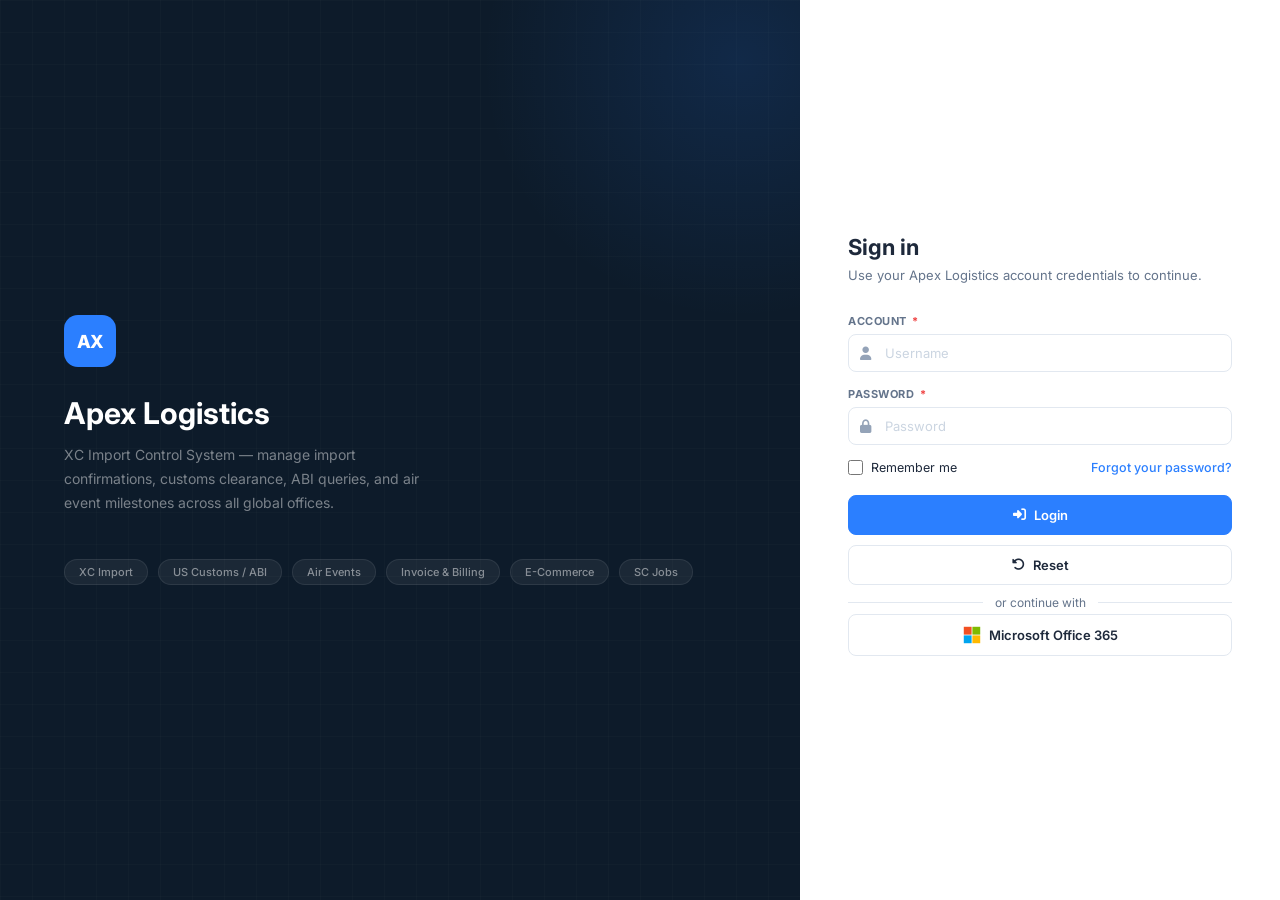
==== commit 3612113f: "Restructure mock to match production DOM depth The mock was a single flat page; production nests the" ====
--- a/login.html
+++ b/login.html
@@ -213,6 +213,7 @@
   .login-panel{width:100%;min-width:0}
 }
 </style>
+  <script src="assets/api.js"></script>
 </head>
 <body>
 
@@ -277,18 +278,436 @@
           <a href="#" class="forgot-link" onclick="openModal('modal-forgot');return false;">Forgot your password?</a>
         </div>
 
-        <!--
-          SSO_IFRAMES PLACEHOLDER
-          In production, 65 hidden cross-domain SSO iframes are injected here after successful
-          authentication. Each iframe broadcasts the session token to an Apex sub-system
-          (xcimport, xcairfreight, xcbilling, xcops, xcfhl, xcreport, etc.).
-          Omitted in this static build — replace with server-side token broadcast in production.
-        -->
-
-        <button type="submit" class="btn btn-primary">
+        <!-- Cross-domain SSO fan-out.
+             Production mounts one hidden iframe per Apex sub-system and pushes its
+             URL onto authUrlList; each frame receives the session token and writes
+             it into its own domain. Host list extracted verbatim from
+             New DOM Structure/Login_Page.txt. The mock points every frame at
+             frames/sso.html so the count, the ids and the timing all match. -->
+        <script>var authUrlList = [];</script>
+        <div id="bodyframe" style="display: none">
+          <iframe src="frames/sso.html?host=ocean.apexglobe.info" frameborder="0" data-sso="https://ocean.apexglobe.info/sso.html"></iframe>
+          <script>authUrlList.push('https://ocean.apexglobe.info/sso.html')</script>
+        </div>
+        <div id="bodyframe" style="display: none">
+          <iframe src="frames/sso.html?host=wms.apex-wms.com" frameborder="0" data-sso="https://wms.apex-wms.com/apex_sso.html"></iframe>
+          <script>authUrlList.push('https://wms.apex-wms.com/apex_sso.html')</script>
+        </div>
+        <div id="bodyframe" style="display: none">
+          <iframe src="frames/sso.html?host=wms.apex-oms.com" frameborder="0" data-sso="https://wms.apex-oms.com/apex_sso.html"></iframe>
+          <script>authUrlList.push('https://wms.apex-oms.com/apex_sso.html')</script>
+        </div>
+        <div id="bodyframe" style="display: none">
+          <iframe src="frames/sso.html?host=www.apexworkflow.com" frameborder="0" data-sso="https://www.apexworkflow.com/static/sso.html"></iframe>
+          <script>authUrlList.push('https://www.apexworkflow.com/static/sso.html')</script>
+        </div>
+        <div id="bodyframe" style="display: none">
+          <iframe src="frames/sso.html?host=xcplugec.apexworkflow.com" frameborder="0" data-sso="https://xcplugec.apexworkflow.com/xc_web/login/sso"></iframe>
+          <script>authUrlList.push('https://xcplugec.apexworkflow.com/xc_web/login/sso')</script>
+        </div>
+        <div id="bodyframe" style="display: none">
+          <iframe src="frames/sso.html?host=xa-report.apexworkflow.com" frameborder="0" data-sso="https://xa-report.apexworkflow.com/SSO"></iframe>
+          <script>authUrlList.push('https://xa-report.apexworkflow.com/SSO')</script>
+        </div>
+        <div id="bodyframe" style="display: none">
+          <iframe src="frames/sso.html?host=system.apexworkflow.com" frameborder="0" data-sso="https://system.apexworkflow.com/sso/sso.html"></iframe>
+          <script>authUrlList.push('https://system.apexworkflow.com/sso/sso.html')</script>
+        </div>
+        <div id="bodyframe" style="display: none">
+          <iframe src="frames/sso.html?host=xcplugec.apexworkflow.com" frameborder="0" data-sso="https://xcplugec.apexworkflow.com/html/sso.html"></iframe>
+          <script>authUrlList.push('https://xcplugec.apexworkflow.com/html/sso.html')</script>
+        </div>
+        <div id="bodyframe" style="display: none">
+          <iframe src="frames/sso.html?host=sheet.apexworkflow.com" frameborder="0" data-sso="https://sheet.apexworkflow.com/sso.html"></iframe>
+          <script>authUrlList.push('https://sheet.apexworkflow.com/sso.html')</script>
+        </div>
+        <div id="bodyframe" style="display: none">
+          <iframe src="frames/sso.html?host=wms.apexworkflow.com" frameborder="0" data-sso="https://wms.apexworkflow.com/static/sso.html"></iframe>
+          <script>authUrlList.push('https://wms.apexworkflow.com/static/sso.html')</script>
+        </div>
+        <div id="bodyframe" style="display: none">
+          <iframe src="frames/sso.html?host=xcimport.apexworkflow.com" frameborder="0" data-sso="https://xcimport.apexworkflow.com/sso.html"></iframe>
+          <script>authUrlList.push('https://xcimport.apexworkflow.com/sso.html')</script>
+        </div>
+        <div id="bodyframe" style="display: none">
+          <iframe src="frames/sso.html?host=missdata.apexworkflow.com" frameborder="0" data-sso="https://missdata.apexworkflow.com/sso.html"></iframe>
+          <script>authUrlList.push('https://missdata.apexworkflow.com/sso.html')</script>
+        </div>
+        <div id="bodyframe" style="display: none">
+          <iframe src="frames/sso.html?host=edispatch-hn.apexworkflow.com" frameborder="0" data-sso="https://edispatch-hn.apexworkflow.com/sso.html"></iframe>
+          <script>authUrlList.push('https://edispatch-hn.apexworkflow.com/sso.html')</script>
+        </div>
+        <div id="bodyframe" style="display: none">
+          <iframe src="frames/sso.html?host=ae-hn-cn.apexworkflow.com" frameborder="0" data-sso="https://ae-hn-cn.apexworkflow.com/sso.html"></iframe>
+          <script>authUrlList.push('https://ae-hn-cn.apexworkflow.com/sso.html')</script>
+        </div>
+        <div id="bodyframe" style="display: none">
+          <iframe src="frames/sso.html?host=airlineresource.apexworkflow.com" frameborder="0" data-sso="https://airlineresource.apexworkflow.com/sso.html"></iframe>
+          <script>authUrlList.push('https://airlineresource.apexworkflow.com/sso.html')</script>
+        </div>
+        <div id="bodyframe" style="display: none">
+          <iframe src="frames/sso.html?host=hd-port.apexworkflow.com" frameborder="0" data-sso="https://hd-port.apexworkflow.com/sso.html"></iframe>
+          <script>authUrlList.push('https://hd-port.apexworkflow.com/sso.html')</script>
+        </div>
+        <div id="bodyframe" style="display: none">
+          <iframe src="frames/sso.html?host=hn-port.apexworkflow.com" frameborder="0" data-sso="https://hn-port.apexworkflow.com/sso.html"></iframe>
+          <script>authUrlList.push('https://hn-port.apexworkflow.com/sso.html')</script>
+        </div>
+        <div id="bodyframe" style="display: none">
+          <iframe src="frames/sso.html?host=xdoc.apexworkflow.com" frameborder="0" data-sso="https://xdoc.apexworkflow.com/sso.html"></iframe>
+          <script>authUrlList.push('https://xdoc.apexworkflow.com/sso.html')</script>
+        </div>
+        <div id="bodyframe" style="display: none">
+          <iframe src="frames/sso.html?host=bulletinboard.apexworkflow.com" frameborder="0" data-sso="https://bulletinboard.apexworkflow.com/sso.html"></iframe>
+          <script>authUrlList.push('https://bulletinboard.apexworkflow.com/sso.html')</script>
+        </div>
+        <div id="bodyframe" style="display: none">
+          <iframe src="frames/sso.html?host=ep.apexglobe.info" frameborder="0" data-sso="https://ep.apexglobe.info/sso.html"></iframe>
+          <script>authUrlList.push('https://ep.apexglobe.info/sso.html')</script>
+        </div>
+        <div id="bodyframe" style="display: none">
+          <iframe src="frames/sso.html?host=edispatch-hd.apexworkflow.com" frameborder="0" data-sso="https://edispatch-hd.apexworkflow.com/sso.html"></iframe>
+          <script>authUrlList.push('https://edispatch-hd.apexworkflow.com/sso.html')</script>
+        </div>
+        <div id="bodyframe" style="display: none">
+          <iframe src="frames/sso.html?host=ae-hd-cn.apexworkflow.com" frameborder="0" data-sso="https://ae-hd-cn.apexworkflow.com/sso.html"></iframe>
+          <script>authUrlList.push('https://ae-hd-cn.apexworkflow.com/sso.html')</script>
+        </div>
+        <div id="bodyframe" style="display: none">
+          <iframe src="frames/sso.html?host=profitshare.apexglobe.info" frameborder="0" data-sso="https://profitshare.apexglobe.info/sso.html"></iframe>
+          <script>authUrlList.push('https://profitshare.apexglobe.info/sso.html')</script>
+        </div>
+        <div id="bodyframe" style="display: none">
+          <iframe src="frames/sso.html?host=finance.apexworkflow.com" frameborder="0" data-sso="https://finance.apexworkflow.com/sso.html"></iframe>
+          <script>authUrlList.push('https://finance.apexworkflow.com/sso.html')</script>
+        </div>
+        <div id="bodyframe" style="display: none">
+          <iframe src="frames/sso.html?host=ae-sea.apexworkflow.com" frameborder="0" data-sso="https://ae-sea.apexworkflow.com/sso.html"></iframe>
+          <script>authUrlList.push('https://ae-sea.apexworkflow.com/sso.html')</script>
+        </div>
+        <div id="bodyframe" style="display: none">
+          <iframe src="frames/sso.html?host=edispatch-sea.apexworkflow.com" frameborder="0" data-sso="https://edispatch-sea.apexworkflow.com/sso.html"></iframe>
+          <script>authUrlList.push('https://edispatch-sea.apexworkflow.com/sso.html')</script>
+        </div>
+        <div id="bodyframe" style="display: none">
+          <iframe src="frames/sso.html?host=ae-hz-cn.apexworkflow.com" frameborder="0" data-sso="https://ae-hz-cn.apexworkflow.com/sso.html"></iframe>
+          <script>authUrlList.push('https://ae-hz-cn.apexworkflow.com/sso.html')</script>
+        </div>
+        <div id="bodyframe" style="display: none">
+          <iframe src="frames/sso.html?host=hz-port.apexworkflow.com" frameborder="0" data-sso="https://hz-port.apexworkflow.com/sso.html"></iframe>
+          <script>authUrlList.push('https://hz-port.apexworkflow.com/sso.html')</script>
+        </div>
+        <div id="bodyframe" style="display: none">
+          <iframe src="frames/sso.html?host=edispatch-hz.apexworkflow.com" frameborder="0" data-sso="https://edispatch-hz.apexworkflow.com/sso.html"></iframe>
+          <script>authUrlList.push('https://edispatch-hz.apexworkflow.com/sso.html')</script>
+        </div>
+        <div id="bodyframe" style="display: none">
+          <iframe src="frames/sso.html?host=ediservice.apexworkflow.com" frameborder="0" data-sso="https://ediservice.apexworkflow.com/html/sso.html"></iframe>
+          <script>authUrlList.push('https://ediservice.apexworkflow.com/html/sso.html')</script>
+        </div>
+        <div id="bodyframe" style="display: none">
+          <iframe src="frames/sso.html?host=ae-hb-cn.apexglobe.info" frameborder="0" data-sso="https://ae-hb-cn.apexglobe.info/sso.html"></iframe>
+          <script>authUrlList.push('https://ae-hb-cn.apexglobe.info/sso.html')</script>
+        </div>
+        <div id="bodyframe" style="display: none">
+          <iframe src="frames/sso.html?host=edispatch-hb.apexglobe.info" frameborder="0" data-sso="https://edispatch-hb.apexglobe.info/sso.html"></iframe>
+          <script>authUrlList.push('https://edispatch-hb.apexglobe.info/sso.html')</script>
+        </div>
+        <div id="bodyframe" style="display: none">
+          <iframe src="frames/sso.html?host=hb-port.apexglobe.info" frameborder="0" data-sso="https://hb-port.apexglobe.info/sso.html"></iframe>
+          <script>authUrlList.push('https://hb-port.apexglobe.info/sso.html')</script>
+        </div>
+        <div id="bodyframe" style="display: none">
+          <iframe src="frames/sso.html?host=api.apexworkflow.com" frameborder="0" data-sso="https://api.apexworkflow.com/sso.html"></iframe>
+          <script>authUrlList.push('https://api.apexworkflow.com/sso.html')</script>
+        </div>
+        <div id="bodyframe" style="display: none">
+          <iframe src="frames/sso.html?host=ss.apexworkflow.com" frameborder="0" data-sso="https://ss.apexworkflow.com/sso.html"></iframe>
+          <script>authUrlList.push('https://ss.apexworkflow.com/sso.html')</script>
+        </div>
+        <div id="bodyframe" style="display: none">
+          <iframe src="frames/sso.html?host=chargecode.apexglobe.info" frameborder="0" data-sso="https://chargecode.apexglobe.info/sso.html"></iframe>
+          <script>authUrlList.push('https://chargecode.apexglobe.info/sso.html')</script>
+        </div>
+        <div id="bodyframe" style="display: none">
+          <iframe src="frames/sso.html?host=aliae.apexglobe.info" frameborder="0" data-sso="https://aliae.apexglobe.info/sso.html"></iframe>
+          <script>authUrlList.push('https://aliae.apexglobe.info/sso.html')</script>
+        </div>
+        <div id="bodyframe" style="display: none">
+          <iframe src="frames/sso.html?host=xa-report.apexworkflow.com" frameborder="0" data-sso="https://xa-report.apexworkflow.com/sso"></iframe>
+          <script>authUrlList.push('https://xa-report.apexworkflow.com/sso')</script>
+        </div>
+        <div id="bodyframe" style="display: none">
+          <iframe src="frames/sso.html?host=apexediportal.azurewebsites.net" frameborder="0" data-sso="https://apexediportal.azurewebsites.net/Login/sso"></iframe>
+          <script>authUrlList.push('https://apexediportal.azurewebsites.net/Login/sso')</script>
+        </div>
+        <div id="bodyframe" style="display: none">
+          <iframe src="frames/sso.html?host=sea-port.apexworkflow.com" frameborder="0" data-sso="https://sea-port.apexworkflow.com/sso.html"></iframe>
+          <script>authUrlList.push('https://sea-port.apexworkflow.com/sso.html')</script>
+        </div>
+        <div id="bodyframe" style="display: none">
+          <iframe src="frames/sso.html?host=masterdata.apexworkflow.com" frameborder="0" data-sso="https://masterdata.apexworkflow.com/sso.html"></iframe>
+          <script>authUrlList.push('https://masterdata.apexworkflow.com/sso.html')</script>
+        </div>
+        <div id="bodyframe" style="display: none">
+          <iframe src="frames/sso.html?host=dataservice.apexworkflow.com" frameborder="0" data-sso="https://dataservice.apexworkflow.com/sso.html"></iframe>
+          <script>authUrlList.push('https://dataservice.apexworkflow.com/sso.html')</script>
+        </div>
+        <div id="bodyframe" style="display: none">
+          <iframe src="frames/sso.html?host=wms-web-us.apexworkflow.com" frameborder="0" data-sso="https://wms-web-us.apexworkflow.com/sso.html"></iframe>
+          <script>authUrlList.push('https://wms-web-us.apexworkflow.com/sso.html')</script>
+        </div>
+        <div id="bodyframe" style="display: none">
+          <iframe src="frames/sso.html?host=split-us.apexglobe.info:13943" frameborder="0" data-sso="https://split-us.apexglobe.info:13943/sso.html"></iframe>
+          <script>authUrlList.push('https://split-us.apexglobe.info:13943/sso.html')</script>
+        </div>
+        <div id="bodyframe" style="display: none">
+          <iframe src="frames/sso.html?host=ae-eu.apexworkflow.com" frameborder="0" data-sso="https://ae-eu.apexworkflow.com/sso.html"></iframe>
+          <script>authUrlList.push('https://ae-eu.apexworkflow.com/sso.html')</script>
+        </div>
+        <div id="bodyframe" style="display: none">
+          <iframe src="frames/sso.html?host=edispatch-eu.apexworkflow.com" frameborder="0" data-sso="https://edispatch-eu.apexworkflow.com/sso.html"></iframe>
+          <script>authUrlList.push('https://edispatch-eu.apexworkflow.com/sso.html')</script>
+        </div>
+        <div id="bodyframe" style="display: none">
+          <iframe src="frames/sso.html?host=eu-port.apexworkflow.com" frameborder="0" data-sso="https://eu-port.apexworkflow.com/sso.html"></iframe>
+          <script>authUrlList.push('https://eu-port.apexworkflow.com/sso.html')</script>
+        </div>
+        <div id="bodyframe" style="display: none">
+          <iframe src="frames/sso.html?host=wms-dashboard.apexworkflow.com" frameborder="0" data-sso="https://wms-dashboard.apexworkflow.com/sso.html"></iframe>
+          <script>authUrlList.push('https://wms-dashboard.apexworkflow.com/sso.html')</script>
+        </div>
+        <div id="bodyframe" style="display: none">
+          <iframe src="frames/sso.html?host=leg2.apexworkflow.com" frameborder="0" data-sso="https://leg2.apexworkflow.com/sso.html"></iframe>
+          <script>authUrlList.push('https://leg2.apexworkflow.com/sso.html')</script>
+        </div>
+        <div id="bodyframe" style="display: none">
+          <iframe src="frames/sso.html?host=leg3.apexworkflow.com" frameborder="0" data-sso="https://leg3.apexworkflow.com/sso.html"></iframe>
+          <script>authUrlList.push('https://leg3.apexworkflow.com/sso.html')</script>
+        </div>
+        <div id="bodyframe" style="display: none">
+          <iframe src="frames/sso.html?host=ae-ea.apexworkflow.com" frameborder="0" data-sso="https://ae-ea.apexworkflow.com/sso.html"></iframe>
+          <script>authUrlList.push('https://ae-ea.apexworkflow.com/sso.html')</script>
+        </div>
+        <div id="bodyframe" style="display: none">
+          <iframe src="frames/sso.html?host=edispatch-ea.apexworkflow.com" frameborder="0" data-sso="https://edispatch-ea.apexworkflow.com/sso.html"></iframe>
+          <script>authUrlList.push('https://edispatch-ea.apexworkflow.com/sso.html')</script>
+        </div>
+        <div id="bodyframe" style="display: none">
+          <iframe src="frames/sso.html?host=ea-port.apexworkflow.com" frameborder="0" data-sso="https://ea-port.apexworkflow.com/sso.html"></iframe>
+          <script>authUrlList.push('https://ea-port.apexworkflow.com/sso.html')</script>
+        </div>
+        <div id="bodyframe" style="display: none">
+          <iframe src="frames/sso.html?host=price.apexworkflow.com" frameborder="0" data-sso="https://price.apexworkflow.com/sso.html"></iframe>
+          <script>authUrlList.push('https://price.apexworkflow.com/sso.html')</script>
+        </div>
+        <div id="bodyframe" style="display: none">
+          <iframe src="frames/sso.html?host=billing.apexworkflow.com" frameborder="0" data-sso="https://billing.apexworkflow.com/sso.html"></iframe>
+          <script>authUrlList.push('https://billing.apexworkflow.com/sso.html')</script>
+        </div>
+        <div id="bodyframe" style="display: none">
+          <iframe src="frames/sso.html?host=tms.apexworkflow.com" frameborder="0" data-sso="https://tms.apexworkflow.com/sso.html"></iframe>
+          <script>authUrlList.push('https://tms.apexworkflow.com/sso.html')</script>
+        </div>
+        <div id="bodyframe" style="display: none">
+          <iframe src="frames/sso.html?host=oe-bcl.apexworkflow.com" frameborder="0" data-sso="https://oe-bcl.apexworkflow.com/sso.html"></iframe>
+          <script>authUrlList.push('https://oe-bcl.apexworkflow.com/sso.html')</script>
+        </div>
+        <div id="bodyframe" style="display: none">
+          <iframe src="frames/sso.html?host=shortcut-tool-web.apexworkflow.com" frameborder="0" data-sso="https://shortcut-tool-web.apexworkflow.com/sso.html"></iframe>
+          <script>authUrlList.push('https://shortcut-tool-web.apexworkflow.com/sso.html')</script>
+        </div>
+        <div id="bodyframe" style="display: none">
+          <iframe src="frames/sso.html?host=ecommerce.apexworkflow.com" frameborder="0" data-sso="https://ecommerce.apexworkflow.com/sso.html"></iframe>
+          <script>authUrlList.push('https://ecommerce.apexworkflow.com/sso.html')</script>
+        </div>
+        <div id="bodyframe" style="display: none">
+          <iframe src="frames/sso.html?host=trip-tms-hd-cn.apexworkflow.com" frameborder="0" data-sso="https://trip-tms-hd-cn.apexworkflow.com/sso.html"></iframe>
+          <script>authUrlList.push('https://trip-tms-hd-cn.apexworkflow.com/sso.html')</script>
+        </div>
+        <div id="bodyframe" style="display: none">
+          <iframe src="frames/sso.html?host=dwo-tms-hd-cn.apexworkflow.com" frameborder="0" data-sso="https://dwo-tms-hd-cn.apexworkflow.com/backend/sso.html"></iframe>
+          <script>authUrlList.push('https://dwo-tms-hd-cn.apexworkflow.com/backend/sso.html')</script>
+        </div>
+        <div id="bodyframe" style="display: none">
+          <iframe src="frames/sso.html?host=esb.apexworkflow.com" frameborder="0" data-sso="https://esb.apexworkflow.com/sso.html"></iframe>
+          <script>authUrlList.push('https://esb.apexworkflow.com/sso.html')</script>
+        </div>
+        <div id="bodyframe" style="display: none">
+          <iframe src="frames/sso.html?host=navigator.apexworkflow.com" frameborder="0" data-sso="https://navigator.apexworkflow.com/sso.html"></iframe>
+          <script>authUrlList.push('https://navigator.apexworkflow.com/sso.html')</script>
+        </div>
+        <div id="bodyframe" style="display: none">
+          <iframe src="frames/sso.html?host=wmsweb-apac.apexworkflow.com" frameborder="0" data-sso="https://wmsweb-apac.apexworkflow.com/sso.html"></iframe>
+          <script>authUrlList.push('https://wmsweb-apac.apexworkflow.com/sso.html')</script>
+        </div>
+        <div id="bodyframe" style="display: none">
+          <iframe src="frames/sso.html?host=costportal.apexglobe.info" frameborder="0" data-sso="https://costportal.apexglobe.info/SSO"></iframe>
+          <script>authUrlList.push('https://costportal.apexglobe.info/SSO')</script>
+        </div>
+        <div id="bodyframe" style="display: none">
+          <iframe src="frames/sso.html?host=simpleprice.apexworkflow.com" frameborder="0" data-sso="https://simpleprice.apexworkflow.com/sso.html"></iframe>
+          <script>authUrlList.push('https://simpleprice.apexworkflow.com/sso.html')</script>
+        </div>
+        <div id="bodyframe" style="display: none">
+          <iframe src="frames/sso.html?host=scvuebilling-d2.apexglobe.info" frameborder="0" data-sso="https://scvuebilling-d2.apexglobe.info/sso.html"></iframe>
+          <script>authUrlList.push('https://scvuebilling-d2.apexglobe.info/sso.html')</script>
+        </div>
+        <div id="bodyframe" style="display: none">
+          <iframe src="frames/sso.html?host=us-scvuebilling.apexglobe.info" frameborder="0" data-sso="https://us-scvuebilling.apexglobe.info/sso.html"></iframe>
+          <script>authUrlList.push('https://us-scvuebilling.apexglobe.info/sso.html')</script>
+        </div>
+        <div id="bodyframe" style="display: none">
+          <iframe src="frames/sso.html?host=eu-scvuebilling.apexglobe.info" frameborder="0" data-sso="https://eu-scvuebilling.apexglobe.info/sso.html"></iframe>
+          <script>authUrlList.push('https://eu-scvuebilling.apexglobe.info/sso.html')</script>
+        </div>
+        <div id="bodyframe" style="display: none">
+          <iframe src="frames/sso.html?host=simplearm.apexworkflow.com" frameborder="0" data-sso="https://simplearm.apexworkflow.com/sso.html"></iframe>
+          <script>authUrlList.push('https://simplearm.apexworkflow.com/sso.html')</script>
+        </div>
+        <div id="bodyframe" style="display: none">
+          <iframe src="frames/sso.html?host=quote.apexworkflow.com" frameborder="0" data-sso="https://quote.apexworkflow.com/sso.html"></iframe>
+          <script>authUrlList.push('https://quote.apexworkflow.com/sso.html')</script>
+        </div>
+        <div id="bodyframe" style="display: none">
+          <iframe src="frames/sso.html?host=aepweb.apexglobe.info" frameborder="0" data-sso="https://aepweb.apexglobe.info/Home/SSO"></iframe>
+          <script>authUrlList.push('https://aepweb.apexglobe.info/Home/SSO')</script>
+        </div>
+        <div id="bodyframe" style="display: none">
+          <iframe src="frames/sso.html?host=task.apexworkflow.com" frameborder="0" data-sso="https://task.apexworkflow.com/sso.html"></iframe>
+          <script>authUrlList.push('https://task.apexworkflow.com/sso.html')</script>
+        </div>
+        <div id="bodyframe" style="display: none">
+          <iframe src="frames/sso.html?host=customerbsa.apexworkflow.com" frameborder="0" data-sso="https://customerbsa.apexworkflow.com/sso.html"></iframe>
+          <script>authUrlList.push('https://customerbsa.apexworkflow.com/sso.html')</script>
+        </div>
+        <div id="bodyframe" style="display: none">
+          <iframe src="frames/sso.html?host=itas.apexworkflow.com" frameborder="0" data-sso="https://itas.apexworkflow.com/sso.html"></iframe>
+          <script>authUrlList.push('https://itas.apexworkflow.com/sso.html')</script>
+        </div>
+        <div id="bodyframe" style="display: none">
+          <iframe src="frames/sso.html?host=ae-us.apexworkflow.com" frameborder="0" data-sso="https://ae-us.apexworkflow.com/sso.html"></iframe>
+          <script>authUrlList.push('https://ae-us.apexworkflow.com/sso.html')</script>
+        </div>
+        <div id="bodyframe" style="display: none">
+          <iframe src="frames/sso.html?host=edispatch-us.apexworkflow.com" frameborder="0" data-sso="https://edispatch-us.apexworkflow.com/sso.html"></iframe>
+          <script>authUrlList.push('https://edispatch-us.apexworkflow.com/sso.html')</script>
+        </div>
+        <div id="bodyframe" style="display: none">
+          <iframe src="frames/sso.html?host=us-port.apexworkflow.com" frameborder="0" data-sso="https://us-port.apexworkflow.com/sso.html"></iframe>
+          <script>authUrlList.push('https://us-port.apexworkflow.com/sso.html')</script>
+        </div>
+        <div id="bodyframe" style="display: none">
+          <iframe src="frames/sso.html?host=milestone.apexworkflow.com" frameborder="0" data-sso="https://milestone.apexworkflow.com/sso.html"></iframe>
+          <script>authUrlList.push('https://milestone.apexworkflow.com/sso.html')</script>
+        </div>
+        <div id="bodyframe" style="display: none">
+          <iframe src="frames/sso.html?host=abc.apexworkflow.com" frameborder="0" data-sso="https://abc.apexworkflow.com/xcsso"></iframe>
+          <script>authUrlList.push('https://abc.apexworkflow.com/xcsso')</script>
+        </div>
+        <div id="bodyframe" style="display: none">
+          <iframe src="frames/sso.html?host=xa-report.apexglobe.info" frameborder="0" data-sso="https://xa-report.apexglobe.info/SSO"></iframe>
+          <script>authUrlList.push('https://xa-report.apexglobe.info/SSO')</script>
+        </div>
+        <div id="bodyframe" style="display: none">
+          <iframe src="frames/sso.html?host=baselevel.apexglobe.info" frameborder="0" data-sso="https://baselevel.apexglobe.info/sso.html"></iframe>
+          <script>authUrlList.push('https://baselevel.apexglobe.info/sso.html')</script>
+        </div>
+        <div id="bodyframe" style="display: none">
+          <iframe src="frames/sso.html?host=temp-ocean.apexglobe.info" frameborder="0" data-sso="https://temp-ocean.apexglobe.info/sso.html"></iframe>
+          <script>authUrlList.push('https://temp-ocean.apexglobe.info/sso.html')</script>
+        </div>
+        <div id="bodyframe" style="display: none">
+          <iframe src="frames/sso.html?host=app-logs.apexworkflow.com" frameborder="0" data-sso="https://app-logs.apexworkflow.com/sso.html"></iframe>
+          <script>authUrlList.push('https://app-logs.apexworkflow.com/sso.html')</script>
+        </div>
+        <div id="bodyframe" style="display: none">
+          <iframe src="frames/sso.html?host=appoint.apexworkflow.com" frameborder="0" data-sso="https://appoint.apexworkflow.com/sso.html"></iframe>
+          <script>authUrlList.push('https://appoint.apexworkflow.com/sso.html')</script>
+        </div>
+        <div id="bodyframe" style="display: none">
+          <iframe src="frames/sso.html?host=addressbook.apexworkflow.com" frameborder="0" data-sso="https://addressbook.apexworkflow.com/sso.html"></iframe>
+          <script>authUrlList.push('https://addressbook.apexworkflow.com/sso.html')</script>
+        </div>
+        <div id="bodyframe" style="display: none">
+          <iframe src="frames/sso.html?host=tms-non-us.apexworkflow.com" frameborder="0" data-sso="https://tms-non-us.apexworkflow.com/sso.html"></iframe>
+          <script>authUrlList.push('https://tms-non-us.apexworkflow.com/sso.html')</script>
+        </div>
+        <div id="bodyframe" style="display: none">
+          <iframe src="frames/sso.html?host=booking.apexworkflow.com" frameborder="0" data-sso="https://booking.apexworkflow.com/sso.html"></iframe>
+          <script>authUrlList.push('https://booking.apexworkflow.com/sso.html')</script>
+        </div>
+        <div id="bodyframe" style="display: none">
+          <iframe src="frames/sso.html?host=wms-web-hd.apexworkflow.com" frameborder="0" data-sso="https://wms-web-hd.apexworkflow.com/sso.html"></iframe>
+          <script>authUrlList.push('https://wms-web-hd.apexworkflow.com/sso.html')</script>
+        </div>
+        <div id="bodyframe" style="display: none">
+          <iframe src="frames/sso.html?host=ibm.apexworkflow.com" frameborder="0" data-sso="https://ibm.apexworkflow.com/sso.html"></iframe>
+          <script>authUrlList.push('https://ibm.apexworkflow.com/sso.html')</script>
+        </div>
+        <div id="bodyframe" style="display: none">
+          <iframe src="frames/sso.html?host=split-cn.apexglobe.info" frameborder="0" data-sso="https://split-cn.apexglobe.info/sso.html"></iframe>
+          <script>authUrlList.push('https://split-cn.apexglobe.info/sso.html')</script>
+        </div>
+        <div id="bodyframe" style="display: none">
+          <iframe src="frames/sso.html?host=split-ea.apexglobe.info" frameborder="0" data-sso="https://split-ea.apexglobe.info/sso.html"></iframe>
+          <script>authUrlList.push('https://split-ea.apexglobe.info/sso.html')</script>
+        </div>
+        <div id="bodyframe" style="display: none">
+          <iframe src="frames/sso.html?host=split-we.apexglobe.info" frameborder="0" data-sso="https://split-we.apexglobe.info/sso.html"></iframe>
+          <script>authUrlList.push('https://split-we.apexglobe.info/sso.html')</script>
+        </div>
+        <div id="bodyframe" style="display: none">
+          <iframe src="frames/sso.html?host=ae-can.apexworkflow.com" frameborder="0" data-sso="https://ae-can.apexworkflow.com/sso.html"></iframe>
+          <script>authUrlList.push('https://ae-can.apexworkflow.com/sso.html')</script>
+        </div>
+        <div id="bodyframe" style="display: none">
+          <iframe src="frames/sso.html?host=edispatch-can.apexworkflow.com" frameborder="0" data-sso="https://edispatch-can.apexworkflow.com/sso.html"></iframe>
+          <script>authUrlList.push('https://edispatch-can.apexworkflow.com/sso.html')</script>
+        </div>
+        <div id="bodyframe" style="display: none">
+          <iframe src="frames/sso.html?host=can-port.apexworkflow.com" frameborder="0" data-sso="https://can-port.apexworkflow.com/sso.html"></iframe>
+          <script>authUrlList.push('https://can-port.apexworkflow.com/sso.html')</script>
+        </div>
+        <div id="bodyframe" style="display: none">
+          <iframe src="frames/sso.html?host=po.apexworkflow.com" frameborder="0" data-sso="https://po.apexworkflow.com/sso.html"></iframe>
+          <script>authUrlList.push('https://po.apexworkflow.com/sso.html')</script>
+        </div>
+        <div id="bodyframe" style="display: none">
+          <iframe src="frames/sso.html?host=orders-tms.apexworkflow.com" frameborder="0" data-sso="https://orders-tms.apexworkflow.com/sso.html"></iframe>
+          <script>authUrlList.push('https://orders-tms.apexworkflow.com/sso.html')</script>
+        </div>
+        <div id="bodyframe" style="display: none">
+          <iframe src="frames/sso.html?host=documentservice.apexworkflow.com" frameborder="0" data-sso="https://documentservice.apexworkflow.com/sso.html"></iframe>
+          <script>authUrlList.push('https://documentservice.apexworkflow.com/sso.html')</script>
+        </div>
+        <div id="bodyframe" style="display: none">
+          <iframe src="frames/sso.html?host=opex.apexglobe.info" frameborder="0" data-sso="https://opex.apexglobe.info/sso.html"></iframe>
+          <script>authUrlList.push('https://opex.apexglobe.info/sso.html')</script>
+        </div>
+        <div id="bodyframe" style="display: none">
+          <iframe src="frames/sso.html?host=truckquote.apexglobe.info" frameborder="0" data-sso="https://truckquote.apexglobe.info/sso.html"></iframe>
+          <script>authUrlList.push('https://truckquote.apexglobe.info/sso.html')</script>
+        </div>
+        <div id="bodyframe" style="display: none">
+          <iframe src="frames/sso.html?host=us-oceanbol.apexglobe.info" frameborder="0" data-sso="https://us-oceanbol.apexglobe.info/sso.html"></iframe>
+          <script>authUrlList.push('https://us-oceanbol.apexglobe.info/sso.html')</script>
+        </div>
+        <div id="bodyframe" style="display: none">
+          <iframe src="frames/sso.html?host=split-us.apexglobe.info" frameborder="0" data-sso="https://split-us.apexglobe.info/sso.html"></iframe>
+          <script>authUrlList.push('https://split-us.apexglobe.info/sso.html')</script>
+        </div>
+        <div id="bodyframe" style="display: none">
+          <iframe src="frames/sso.html?host=ol.apexglobe.info" frameborder="0" data-sso="https://ol.apexglobe.info/xcsso"></iframe>
+          <script>authUrlList.push('https://ol.apexglobe.info/xcsso')</script>
+        </div>
+
+
+        <button type="button" id="login" class="btn btn-primary btn-block btn-flat btn-login"
+                onclick="handleLogin(event)">
           <i class="fa fa-right-to-bracket"></i> Login
         </button>
-        <button type="reset" class="btn btn-secondary" onclick="clearAlert()">
+        <button type="reset" id="reset" class="btn btn-secondary" onclick="clearAlert()">
           <i class="fa fa-rotate-left"></i> Reset
         </button>
 
@@ -536,15 +955,49 @@
 }
 
 // Login
-function handleLogin(e){
-  e.preventDefault();
+async function handleLogin(e){
+  if(e && e.preventDefault) e.preventDefault();
   const u=document.getElementById('username').value.trim();
   const p=document.getElementById('password').value;
   clearAlert();
   if(!u||!p){showAlert('signinAlert','Please enter both username and password.');return}
   if(u.toLowerCase()==='locked'){openModal('modal-locked');return}
   if(u.toLowerCase()==='expire'){showState('state-changepwd');return}
-  window.location.href='index.html';
+
+  const btn=document.getElementById('login');
+  if(btn){btn.disabled=true;}
+  let token='';
+  try{
+    const res=await fetch(APEX_API.url('/api/login'),{
+      method:'POST',
+      headers:{'Content-Type':'application/json'},
+      body:JSON.stringify({username:u,password:p})
+    });
+    const data=await res.json().catch(()=>({}));
+    if(!res.ok){
+      showAlert('signinAlert', data.detail || 'Invalid username or password.');
+      if(btn){btn.disabled=false;}
+      return;
+    }
+    token=data.token||'';
+  }catch(err){
+    // Backend offline: the mock still lets you in, the way a static demo build
+    // of the portal would. The bot's API step catches this case separately.
+    token='offline-'+Date.now();
+  }
+
+  try{sessionStorage.setItem('apex_token',token);}catch(_){}
+  broadcastSso(token);
+  if(btn){btn.disabled=false;}
+  setTimeout(function(){window.location.href='index.html';},250);
+}
+
+/* Push the session token into every hidden SSO frame, mirroring what the real
+   login page does across ~40 Apex domains before it redirects. */
+function broadcastSso(token){
+  document.querySelectorAll('iframe[data-sso]').forEach(function(f){
+    try{f.contentWindow.postMessage({source:'apex-sso',token:token},'*');}catch(_){}
+  });
 }
 function handleSSO(){
   alert('Microsoft Office 365 SSO\n\nIn production this redirects to Azure Active Directory via SAML 2.0 / OAuth 2.0 for authentication.');
